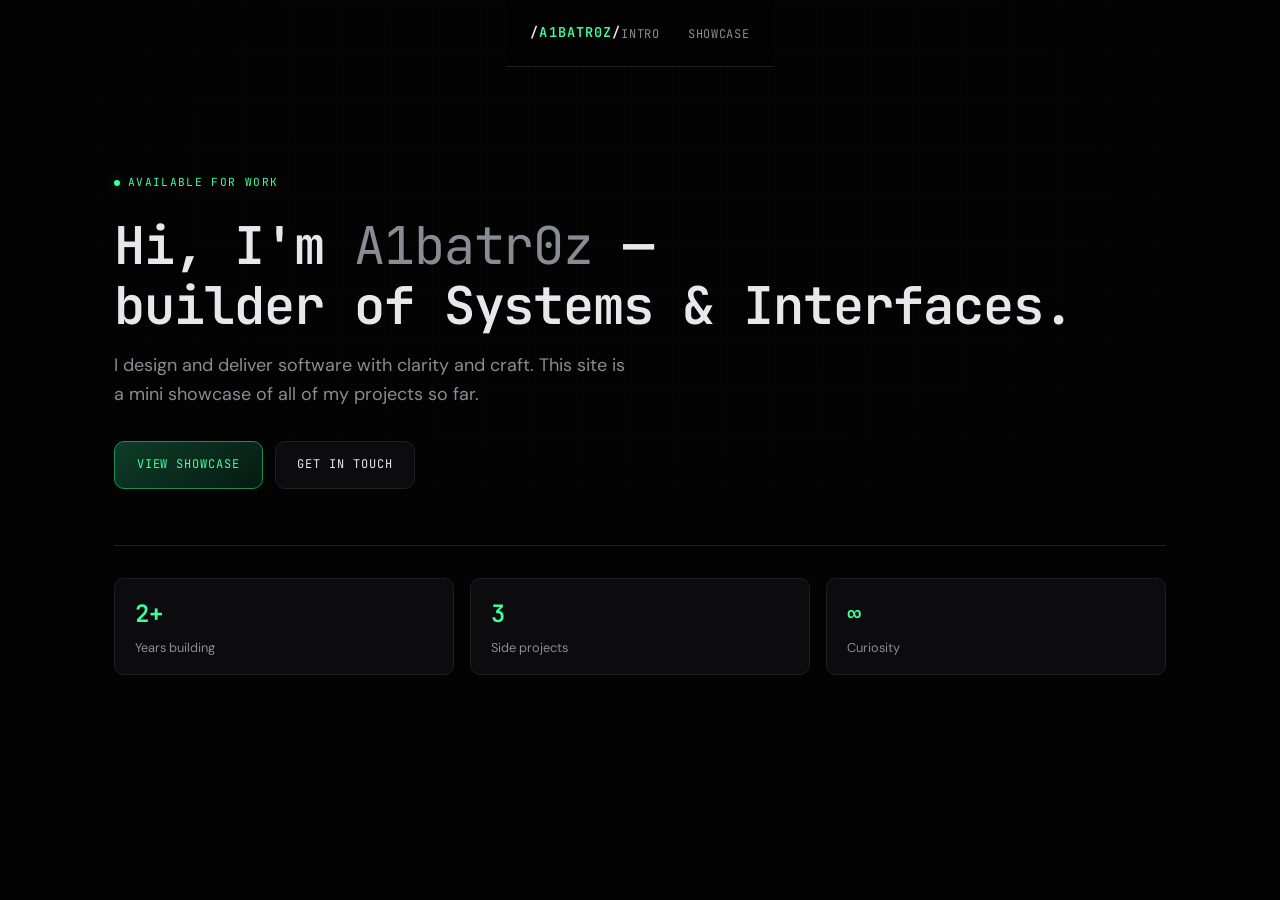
==== index.html @ c551b40e "portfolio upload" ====
<!DOCTYPE html>
<html lang="en">
    <head>
        <meta charset="UTF-8" />
        <meta name="viewport" content="width=device-width, initial-scale=1.0" />
        <title>Portfolio — Intro</title>
        <link rel="preconnect" href="https://fonts.googleapis.com" />
        <link rel="preconnect" href="https://fonts.gstatic.com" crossorigin />
        <link
            href="https://fonts.googleapis.com/css2?family=DM+Sans:ital,opsz,wght@0,9..40,400;0,9..40,500;0,9..40,600;1,9..40,400&family=JetBrains+Mono:wght@400;500;600&display=swap"
            rel="stylesheet"
        />
        <link rel="stylesheet" href="css/main.css" />
    </head>
    <body>
        <div class="site-wrap">
            <header class="site-nav">
                <a class="brand" href="index.html">/<span>A1batr0z</span>/</a>
                <nav>
                    <ul class="nav-links">
                        <li><a href="index.html">Intro</a></li>
                        <li><a href="showcase.html">Showcase</a></li>
                    </ul>
                </nav>
            </header>

            <main>
                <section class="intro">
                    <p class="intro-badge">Available for work</p>
                    <h1 id="intro-heading">
                        Hi, I'm <span class="dim">A1batr0z</span> —<br />
                        builder of Systems & Interfaces.
                    </h1>
                    <p class="intro-lead">
                        I design and deliver software with clarity and craft. This site is a
                        mini showcase of all of my projects so far.
                    </p>
                    <div class="intro-actions">
                        <a class="btn btn-primary" href="showcase.html">View showcase</a>
                        <a class="btn" href="mailto:pangvictor126@gmail.com">Get in touch</a>
                    </div>

                    <div class="stats" role="list">
                        <div class="stat" role="listitem">
                            <div class="stat-value">2+</div>
                            <div class="stat-label">Years building</div>
                        </div>
                        <div class="stat" role="listitem">
                            <div class="stat-value">3</div>
                            <div class="stat-label">Side projects</div>
                        </div>
                        <div class="stat" role="listitem">
                            <div class="stat-value">∞</div>
                            <div class="stat-label">Curiosity</div>
                        </div>
                    </div>
                </section>
            </main>
            <!--
            <footer class="site-footer">
                <span id="y"></span> Footer
            </footer>
            -->
        </div>
        <script>
            document.getElementById("y").textContent = new Date().getFullYear();
        </script>
    </body>
</html>
---- css/main.css ----
/* Portfolio — black / tech theme */

:root {
    --bg-deep: #030303;
    --bg-panel: #0c0c0e;
    --bg-elevated: #121214;
    --border: #1f1f24;
    --text: #e8e8ec;
    --text-muted: #8b8b96;
    --accent: #3dff9c;
    --accent-dim: #1a8f5a;
    --accent-glow: rgba(61, 255, 156, 0.35);
    --font-mono: "JetBrains Mono", "SF Mono", "Fira Code", ui-monospace, monospace;
    --font-sans: "DM Sans", system-ui, sans-serif;
    --radius: 10px;
    --max: 1100px;
}

*,
*::before,
*::after {
    box-sizing: border-box;
}

html {
    scroll-behavior: smooth;
}

body {
    margin: 0;
    min-height: 100vh;
    font-family: var(--font-sans);
    font-size: 1rem;
    line-height: 1.6;
    color: var(--text);
    background: var(--bg-deep);
    -webkit-font-smoothing: antialiased;
}

/* Subtle grid + vignette */
body::before {
    content: "";
    position: fixed;
    inset: 0;
    pointer-events: none;
    background-image:
        linear-gradient(rgba(255, 255, 255, 0.02) 1px, transparent 1px),
        linear-gradient(90deg, rgba(255, 255, 255, 0.02) 1px, transparent 1px);
    background-size: 48px 48px;
    mask-image: radial-gradient(ellipse 80% 70% at 50% 20%, black 20%, transparent 70%);
    z-index: 0;
}

a {
    color: var(--accent);
    text-decoration: none;
    transition: color 0.15s ease, opacity 0.15s ease;
}

a:hover {
    color: #6effb8;
}

.site-wrap {
    position: relative;
    z-index: 1;
    min-height: 100vh;
    display: flex;
    flex-direction: column;
}

/* Nav */
.site-nav {
    display: flex;
    align-items: center;
    justify-content: space-between;
    max-width: var(--max);
    margin: 0 auto;
    padding: 1.25rem 1.5rem;
    border-bottom: 1px solid var(--border);
    background: rgba(3, 3, 3, 0.85);
    backdrop-filter: blur(12px);
}

.brand {
    font-family: var(--font-mono);
    font-size: 0.85rem;
    font-weight: 600;
    letter-spacing: 0.08em;
    text-transform: uppercase;
    color: var(--text);
}

.brand span {
    color: var(--accent);
}

.nav-links {
    display: flex;
    gap: 1.75rem;
    list-style: none;
    margin: 0;
    padding: 0;
}

.nav-links a {
    font-family: var(--font-mono);
    font-size: 0.75rem;
    letter-spacing: 0.06em;
    text-transform: uppercase;
    color: var(--text-muted);
}

.nav-links a:hover,
.nav-links a[aria-current="page"] {
    color: var(--accent);
}

/* Main */
main {
    flex: 1;
    max-width: var(--max);
    margin: 0 auto;
    width: 100%;
    padding: 0 1.5rem 3rem;
}

/* Intro */
.intro {
    padding: clamp(3rem, 12vw, 6rem) 0;
}

.intro-badge {
    display: inline-flex;
    align-items: center;
    gap: 0.5rem;
    font-family: var(--font-mono);
    font-size: 0.7rem;
    letter-spacing: 0.12em;
    text-transform: uppercase;
    color: var(--accent);
    margin-bottom: 1.5rem;
}

.intro-badge::before {
    content: "";
    width: 6px;
    height: 6px;
    border-radius: 50%;
    background: var(--accent);
    box-shadow: 0 0 12px var(--accent-glow);
    animation: pulse 2s ease-in-out infinite;
}

@keyframes pulse {
    0%,
    100% {
        opacity: 1;
    }
    50% {
        opacity: 0.45;
    }
}

.intro h1 {
    font-family: var(--font-mono);
    font-size: clamp(2rem, 5vw, 3.25rem);
    font-weight: 600;
    line-height: 1.15;
    letter-spacing: -0.02em;
    margin: 0 0 1rem;
}

.intro h1 .dim {
    color: var(--text-muted);
    font-weight: 400;
}

.intro-lead {
    font-size: 1.125rem;
    color: var(--text-muted);
    max-width: 32rem;
    margin: 0 0 2rem;
}

.intro-actions {
    display: flex;
    flex-wrap: wrap;
    gap: 0.75rem;
}

.btn {
    display: inline-flex;
    align-items: center;
    justify-content: center;
    font-family: var(--font-mono);
    font-size: 0.75rem;
    letter-spacing: 0.08em;
    text-transform: uppercase;
    padding: 0.85rem 1.35rem;
    border-radius: var(--radius);
    border: 1px solid var(--border);
    color: var(--text);
    background: var(--bg-panel);
    cursor: pointer;
    transition: border-color 0.2s, box-shadow 0.2s;
}

.btn:hover {
    border-color: var(--accent-dim);
    box-shadow: 0 0 24px var(--accent-glow);
}

.btn-primary {
    background: linear-gradient(145deg, #0d3d28, #061a12);
    border-color: var(--accent-dim);
    color: var(--accent);
}

.btn-primary:hover {
    background: linear-gradient(145deg, #124d32, #082418);
}

/* Stats strip */
.stats {
    display: grid;
    grid-template-columns: repeat(auto-fit, minmax(140px, 1fr));
    gap: 1rem;
    margin-top: 3.5rem;
    padding-top: 2rem;
    border-top: 1px solid var(--border);
}

.stat {
    padding: 1rem 1.25rem;
    background: var(--bg-panel);
    border: 1px solid var(--border);
    border-radius: var(--radius);
}

.stat-value {
    font-family: var(--font-mono);
    font-size: 1.5rem;
    font-weight: 600;
    color: var(--accent);
}

.stat-label {
    font-size: 0.8rem;
    color: var(--text-muted);
    margin-top: 0.25rem;
}

/* Showcase page */
.page-header {
    padding: 2.5rem 0 1rem;
}

.page-header h1 {
    font-family: var(--font-mono);
    font-size: clamp(1.5rem, 3vw, 2rem);
    margin: 0 0 0.5rem;
}

.page-header p {
    color: var(--text-muted);
    margin: 0;
    max-width: 36rem;
}

.showcase-grid {
    display: grid;
    grid-template-columns: repeat(auto-fill, minmax(280px, 1fr));
    gap: 1.25rem;
    padding: 2rem 0;
}

a:has(>.card) {
    text-decoration: none;
    color: unset;
}

.card {
    position: relative;
    background: var(--bg-panel);
    border: 1px solid var(--border);
    border-radius: var(--radius);
    padding: 1.35rem;
    overflow: hidden;
    transition: border-color 0.2s, transform 0.2s;
}

.card::before {
    content: "";
    position: absolute;
    top: 0;
    left: 0;
    right: 0;
    height: 2px;
    background: linear-gradient(90deg, transparent, var(--accent), transparent);
    opacity: 0;
    transition: opacity 0.25s;
}

.sidegig .card::before {
    background: linear-gradient(90deg, transparent, rgb(26, 103, 255), transparent);
}

.card:hover {
    border-color: #2a2a32;
    transform: translateY(-2px);
}

.card:hover::before {
    opacity: 1;
}

.card-meta {
    font-family: var(--font-mono);
    font-size: 0.65rem;
    letter-spacing: 0.1em;
    text-transform: uppercase;
    color: var(--accent);
    margin-bottom: 0.75rem;
}

.card h2 {
    font-family: var(--font-mono);
    font-size: 1rem;
    font-weight: 600;
    margin: 0 0 0.5rem;
}

.card p {
    font-size: 0.9rem;
    color: var(--text-muted);
    margin: 0 0 1rem;
}

.card-tags {
    display: flex;
    flex-wrap: wrap;
    gap: 0.4rem;
}

.tag, .in-progress {
    font-family: var(--font-mono);
    font-size: 0.65rem;
    padding: 0.2rem 0.5rem;
    border-radius: 4px;
    background: var(--bg-elevated);
    color: var(--text-muted);
    border: 1px solid var(--border);
}

.in-progress {
    background-color: color-mix(in hsl, var(--accent) 90%, var(--bg-elevated));
    color: var(--bg-elevated);
}

.discontinued {
    background-color: color-mix(in hsl, rgb(188, 16, 16) 90%, var(--bg-elevated));
    color: var(--bg-elevated);
}

/* Footer */
.site-footer {
    margin-top: auto;
    padding: 1.5rem;
    border-top: 1px solid var(--border);
    text-align: center;
    font-family: var(--font-mono);
    font-size: 0.7rem;
    color: var(--text-muted);
    letter-spacing: 0.04em;
}
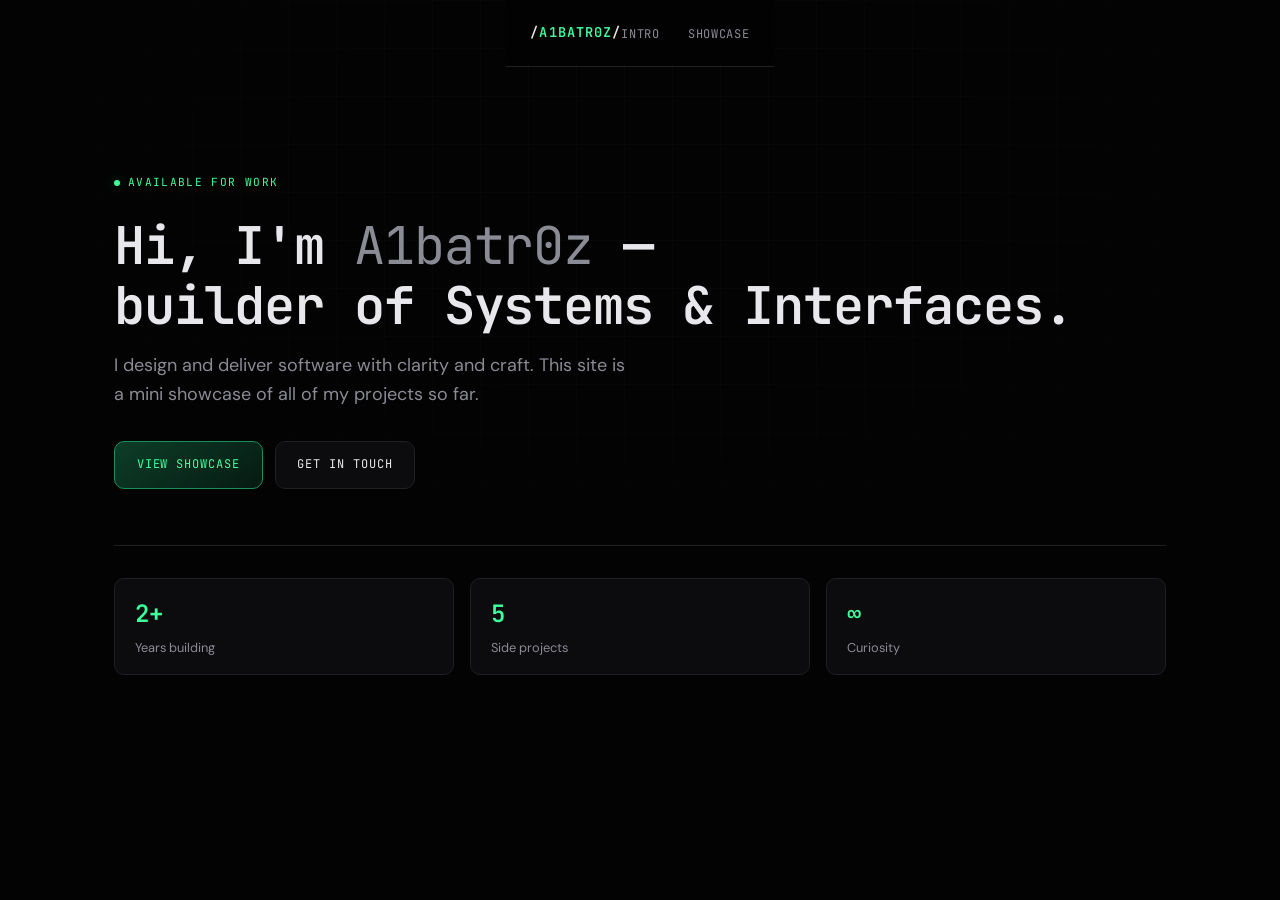
==== commit 07166ec2: "updated showcase" ====
--- a/index.html
+++ b/index.html
@@ -46,7 +46,7 @@
                             <div class="stat-label">Years building</div>
                         </div>
                         <div class="stat" role="listitem">
-                            <div class="stat-value">3</div>
+                            <div class="stat-value">5</div>
                             <div class="stat-label">Side projects</div>
                         </div>
                         <div class="stat" role="listitem">
@@ -56,11 +56,6 @@
                     </div>
                 </section>
             </main>
-            <!--
-            <footer class="site-footer">
-                <span id="y"></span> Footer
-            </footer>
-            -->
         </div>
         <script>
             document.getElementById("y").textContent = new Date().getFullYear();
--- a/css/main.css
+++ b/css/main.css
@@ -278,6 +278,7 @@
 a:has(>.card) {
     text-decoration: none;
     color: unset;
+    display: block;
 }
 
 .card {
@@ -286,6 +287,8 @@
     border: 1px solid var(--border);
     border-radius: var(--radius);
     padding: 1.35rem;
+    height: 100%;
+    width: 100%;
     overflow: hidden;
     transition: border-color 0.2s, transform 0.2s;
 }
@@ -354,7 +357,7 @@
 }
 
 .in-progress {
-    background-color: color-mix(in hsl, var(--accent) 90%, var(--bg-elevated));
+    background-color: color-mix(in hsl, var(--accent) 65%, var(--bg-elevated));
     color: var(--bg-elevated);
 }
 
